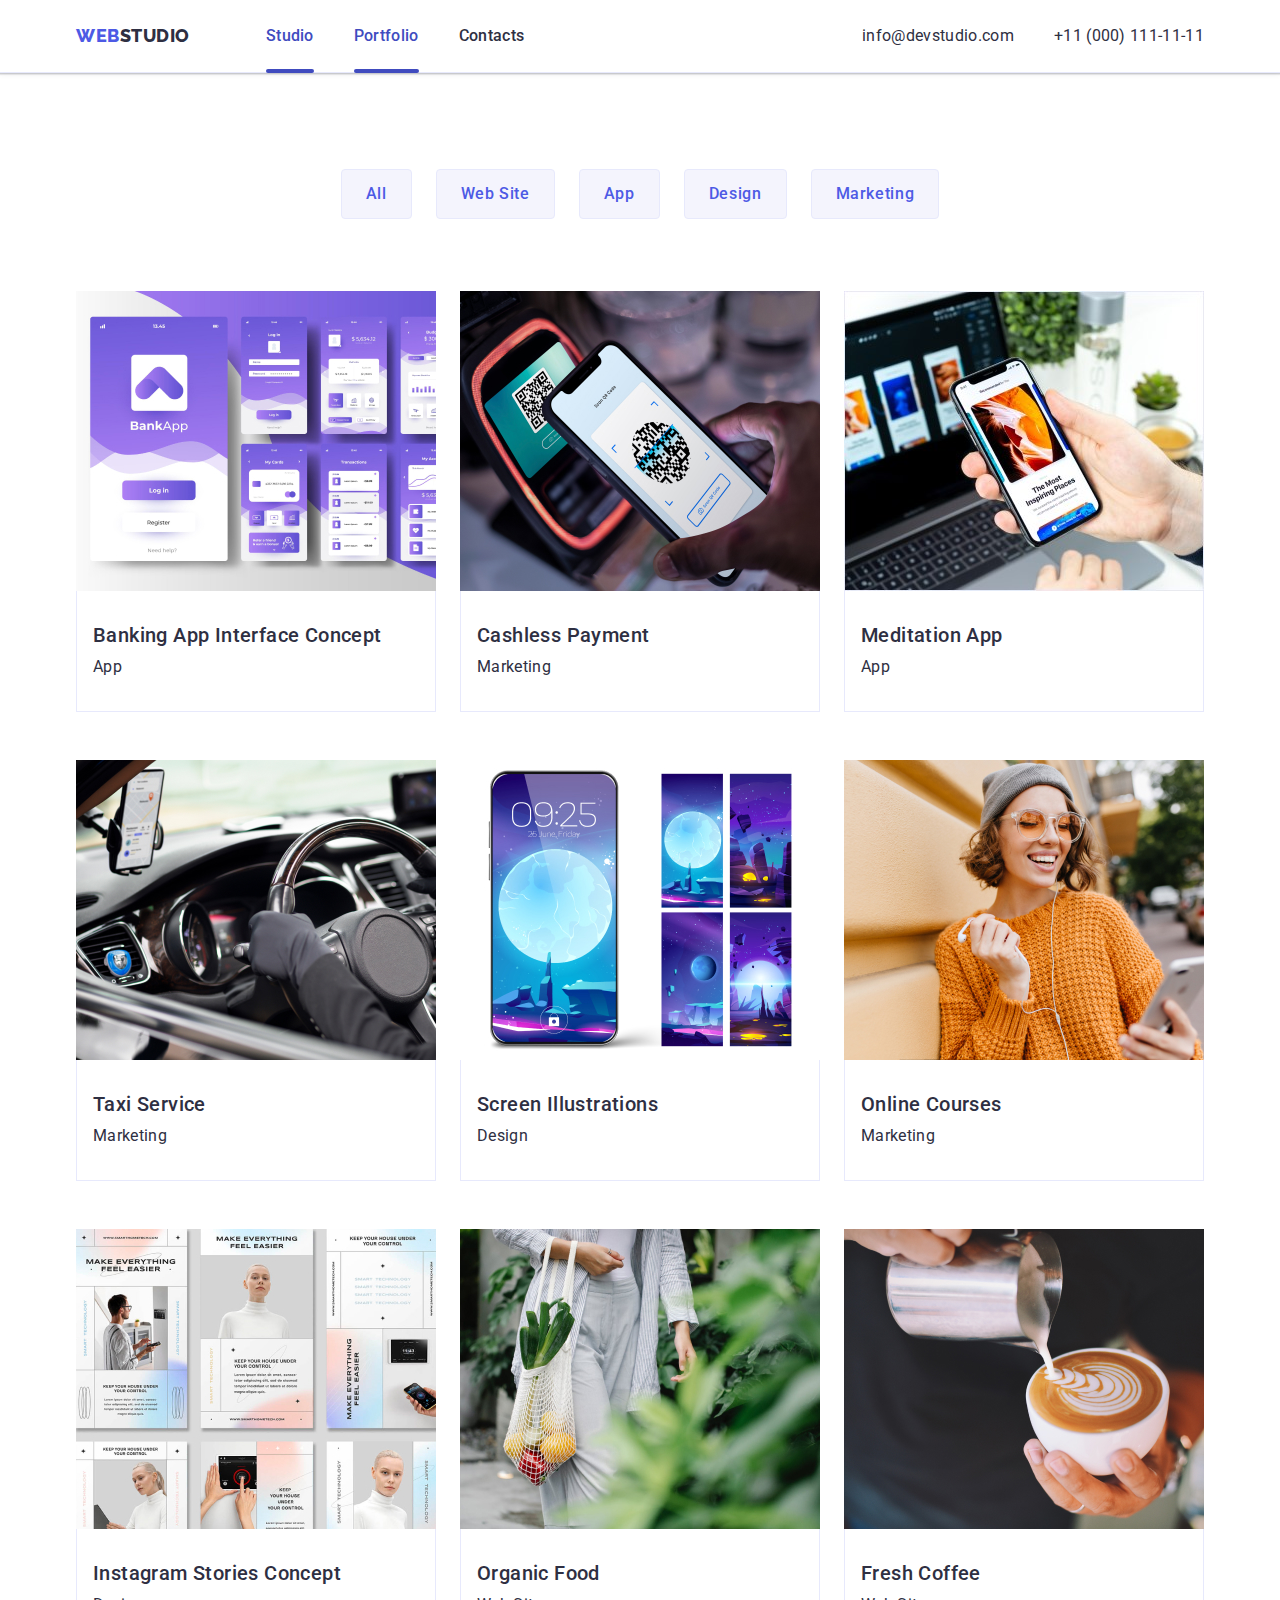
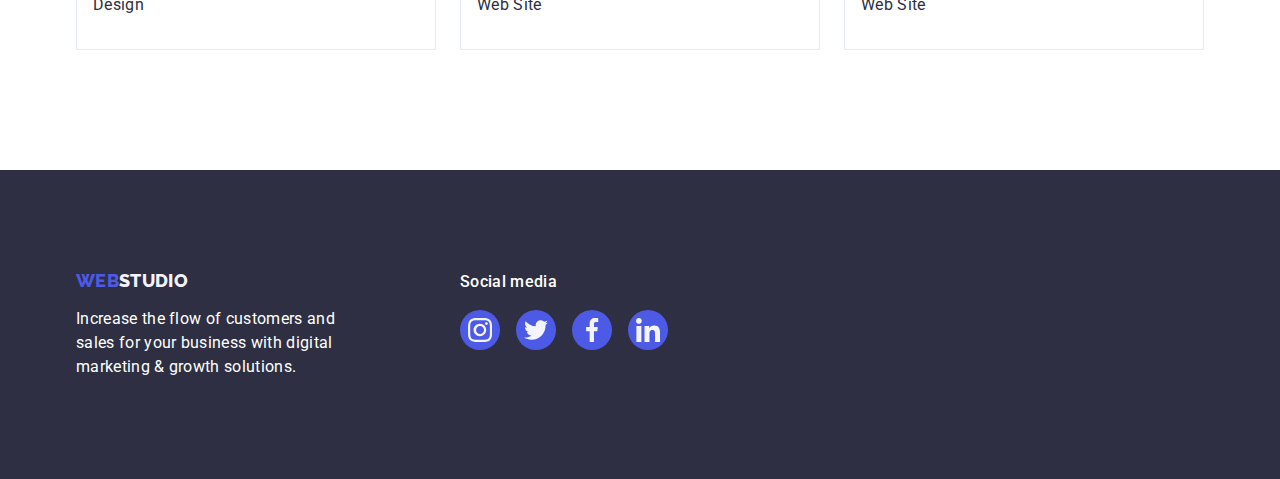
==== portfolio.html @ 40fa0b28 "up" ====
<!DOCTYPE html>
<html lang="en">
  <head>
    <meta charset="UTF-8">
    <meta http-equiv="X-UA-Compatible" content="IE=edge">
    <meta name="viewport" content="width=device-width, initial-scale=1.0">
    <title>WebStudio</title>
    <link rel="preconnect" href="https://fonts.googleapis.com">
    <link rel="preconnect" href="https://fonts.gstatic.com" crossorigin>
    <link
      href="https://fonts.googleapis.com/css2?family=Raleway:wght@800&family=Roboto:wght@400;500;700&display=swap"
      rel="stylesheet">
    <link
      rel="stylesheet"
      href="https://cdnjs.cloudflare.com/ajax/libs/modern-normalize/1.1.0/modern-normalize.min.css">
    <link rel="stylesheet" href="./css/styles.css">
  </head>

  <body>
    <!-- header section  -->

    <header class="page-header">
      <div class="container main-nav">
        <nav class="main-nav">
          <a
            href="./index.html"
            target="_self"
            rel="noopener nofollow noreferrer"
            class="logo"
            ><span class="accent">WEB</span>STUDIO</a
          >
          <ul class="site-nav list">
            <li class="item site-nav-item">
              <a href="./index.html" class="menu-link current link">Studio</a>
            </li>
            <li class="item site-nav-item">
              <a href="./portfolio.html" class="menu-link current link">Portfolio</a>
            </li>
            <li class="item site-nav-item">
              <a href="./contacts.html" class="menu-link link">Contacts</a>
            </li>
          </ul>
        </nav>

        <address class="contacts">
          <ul class="contact-info list">
            <li class="contact-item">
              <a href="mailto:info@devstudio.com" class="contact-link link"
                >info@devstudio.com</a
              >
            </li>
            <li class="contact-item">
              <a href="tel:+11(000)111-11-11" class="contact-link link"
                >+11 (000) 111-11-11</a
              >
            </li>
          </ul>
        </address>
      </div>
    </header>

    <!-- main section starts here  -->

    <main>
      <section class="section-portfolio">
        <div class="container">
          <h1 hidden class="visually-hidden">Portfolio</h1>
          <ul class="portfolio-buttons list">
            <li class="portfolio-btn">
              <button type="button" class="button primary">All</button>
            </li>
            <li class="portfolio-btn">
              <button type="button" class="button primary">Web Site</button>
            </li>
            <li class="portfolio-btn">
              <button type="button" class="button primary">App</button>
            </li>
            <li class="portfolio-btn">
              <button type="button" class="button primary">Design</button>
            </li>
            <li class="portfolio-btn">
              <button type="button" class="button primary">Marketing</button>
            </li>
          </ul>

          <ul class="card-set list">
            <li class="project-item">
              <a class="portfolio-card link" href="">
                <div class="card-overlay-wrapper">
                <img
                  class="card-img"
                  src="./images/banking-app.jpg"
                  alt="banking-app interface"
                  width="360">
                  <p class="card-overlay card-overlay-text">14 Stylish and User-Friendly App Design Concepts · Task Manager App · Calorie Tracker App · Exotic Fruit Ecommerce App · Cloud Storage App
                  </p>
                  </div>
                <div class="card-content">
                  <h2 class="card-heading">Banking App Interface Concept</h2>
                  <p class="card-text">App</p>
                </div>
              </a>
            </li>
            <li class="project-item">
              <a class="portfolio-card link" href="">
                <div class="card-overlay-wrapper">
                <img
                  class="card-img"
                  src="./images/Cashless-Payment.jpg"
                  alt="Cashless Payment"
                  width="360">
                  <p class="card-overlay card-overlay-text">14 Stylish and User-Friendly App Design Concepts · Task Manager App · Calorie Tracker App · Exotic Fruit Ecommerce App · Cloud Storage App
                  </p>
                  </div>
                <div class="card-content">
                  <h2 class="card-heading">Cashless Payment</h2>
                  <p class="card-text">Marketing</p>
                </div>
              </a>
            </li>
            <li class="project-item">
              <a class="portfolio-card link" href="">
                <div class="card-overlay-wrapper">
                <img
                  class="card-img"
                  src="./images/IphoneMac.jpg"
                  alt="Laptop with smartphone"
                  width="360">
                  <p class="card-overlay card-overlay-text">14 Stylish and User-Friendly App Design Concepts · Task Manager App · Calorie Tracker App · Exotic Fruit Ecommerce App · Cloud Storage App
                  </p>
                  </div>
                <div class="card-content">
                  <h2 class="card-heading">Meditation App</h2>
                  <p class="card-text">App</p>
                </div>
              </a>
            </li>
            <li class="project-item">
              <a class="portfolio-card link" href="">
                <div class="card-overlay-wrapper">
                <img
                  class="card-img"
                  src="./images/Taxi-Service.jpg"
                  alt="car driving weel"
                  width="360">
                  <p class="card-overlay card-overlay-text">14 Stylish and User-Friendly App Design Concepts · Task Manager App · Calorie Tracker App · Exotic Fruit Ecommerce App · Cloud Storage App
                  </p>
                </div>
                <div class="card-content">
                  <h2 class="card-heading">Taxi Service</h2>
                  <p class="card-text">Marketing</p>
                </div>
              </a>
            </li>
            <li class="project-item">
              <a class="portfolio-card link" href="">
                <div class="card-overlay-wrapper">
                <img
                  class="card-img"
                  src="./images/Screen-Illustration.jpg"
                  alt="Mobile screen"
                  width="360">
                  <p class="card-overlay card-overlay-text">14 Stylish and User-Friendly App Design Concepts · Task Manager App · Calorie Tracker App · Exotic Fruit Ecommerce App · Cloud Storage App
                  </p>
                  </div>
                <div class="card-content">
                  <h2 class="card-heading">Screen Illustrations</h2>
                  <p class="card-text">Design</p>
                </div>
              </a>
            </li>
            <li class="project-item">
              <a class="portfolio-card link" href="">
                <div class="card-overlay-wrapper">
                <img
                  class="card-img"
                  src="./images/Online-Courses.jpg"
                  alt="Girl with an Iphone"
                  width="360">
                  <p class="card-overlay card-overlay-text">14 Stylish and User-Friendly App Design Concepts · Task Manager App · Calorie Tracker App · Exotic Fruit Ecommerce App · Cloud Storage App
                  </p>
                  </div>
                <div class="card-content">
                  <h2 class="card-heading">Online Courses</h2>
                  <p class="card-text">Marketing</p>
                </div>
              </a>
            </li>
            <li class="project-item">
              <a class="portfolio-card link" href="">
                <div class="card-overlay-wrapper">
                <img
                  class="card-img"
                  src="./images/Instagram-Storis-Concept.jpg"
                  alt="Instagram screens of mobile app"
                  width="360">
                  <p class="card-overlay card-overlay-text">14 Stylish and User-Friendly App Design Concepts · Task Manager App · Calorie Tracker App · Exotic Fruit Ecommerce App · Cloud Storage App
                  </p>
                  </div>
                <div class="card-content">
                  <h2 class="card-heading">Instagram Stories Concept</h2>
                  <p class="card-text">Design</p>
                </div>
              </a>
            </li>
            <li class="project-item">
              <a class="portfolio-card link" href="">
                <div class="card-overlay-wrapper">
                <img
                  class="card-img"
                  src="./images/Organic-Food.jpg"
                  alt="girl with a bag"
                  width="360">
                  <p class="card-overlay card-overlay-text">14 Stylish and User-Friendly App Design Concepts · Task Manager App · Calorie Tracker App · Exotic Fruit Ecommerce App · Cloud Storage App
                  </p>
                  </div>
                <div class="card-content">
                  <h2 class="card-heading">Organic Food</h2>
                  <p class="card-text">Web Site</p>
                </div>
              </a>
            </li>
            <li class="project-item">
              <a class="portfolio-card link" href="">
                <div class="card-overlay-wrapper">
                <img
                  class="card-img"
                  src="./images/Fresh-Coffe.jpg"
                  alt="bartender making a cup of Coffee"
                  width="360">
                  <p class="card-overlay card-overlay-text">14 Stylish and User-Friendly App Design Concepts · Task Manager App · Calorie Tracker App · Exotic Fruit Ecommerce App · Cloud Storage App
                  </p>
                  </div>
                <div class="card-content">
                  <h2 class="card-heading">Fresh Coffee</h2>
                  <p class="card-text">Web Site</p>
                </div>
              </a>
            </li>
          </ul>
        </div>
      </section>
    </main>

    <!-- section footer is  starts here -->
    <footer class="section-footer">
      <div class="container footer-container">
        <div class="footer-container-one">
          <a
            class="logo-down"
            href="./index.html"
            target="_self"
            rel="noopener nofollow noreferrer"
            ><span class="accent">web</span
            ><span class="logo-studio">studio</span></a>
          <p class="footer-description">
            Increase the flow of customers and sales for your business with
            digital marketing & growth solutions.
          </p>
        </div>

        <div class="footer-container-two">
          <p class="footer-social-text">Social media</p>
          <ul class="socials-footer list">
            <li class="socials-item-footer">
              <a
                class="socials-link-footer"
                href="https://instagram.com"
                target="_blank"
                rel="noopener noreferrer"
                aria-label="Instagram icon"
              >
                <svg class="social-icon-footer" width="24" height="24">
                  <use href="./images/icons.svg#icon-instagram"></use>
                </svg>
              </a>
            </li>
            <li class="socials-item-footer">
              <a
                class="socials-link-footer link"
                href="https://twitter.com"
                target="_blank"
                rel="noopener noreferrer"
                aria-label="Twitter icon"
              >
                <svg class="social-icon-footer" width="24" height="24">
                  <use href="./images/icons.svg#icon-twitter"></use>
                </svg>
              </a>
            </li>
            <li class="socials-item-footer">
              <a
                class="socials-link-footer link"
                href="https://facebook.com"
                target="_blank"
                rel="noopener noreferrer"
                aria-label="Facebook icon"
              >
                <svg class="social-icon-footer" width="24" height="24">
                  <use href="./images/icons.svg#icon-facebook"></use>
                </svg>
              </a>
            </li>
            <li class="socials-item-footer">
              <a
                class="socials-link-footer"
                href="https://linkedin.com"
                target="_blank"
                rel="noopener noreferrer"
                aria-label="Linkedin icon"
              >
                <svg class="social-icon-footer" width="24" height="24">
                  <use href="./images/icons.svg#icon-linkedin"></use>
                </svg>
              </a>
            </li>
          </ul>
        </div>
      </div>
    </footer>
  </body>
</html>
---- css/styles.css ----
:root {
  --Primary-Brand-IRIS: #4d5ae5;
  --Pressed-State-OCEAN: #404bbf;
  --Dark-NAVY-BLUE: #2e2f42;
  --Success-GREEN: #31d0aa;
  --Text-SLATE: #434455;
  --Subtle-Text-Light-Slate: #8e8f99;
  --Accent-CORNFLOWER: #e7e9fc;
  --Light-CLOUD: #f4f4fd;
  --Modal-Overlay-NavyBLUEmodal: #2e2f4266;
  --Hero-background-GREY: #2e2f42b2;
  --White-background-WHITE: #ffffff;
  --modal-background-DIARY: rgba(252, 252, 252, 1);
  --Body-Backgroung: #e5e5e5;
  --card-set-gap: 48px;
  --transition: 250ms cubic-bezier(0.4, 0, 0.2, 1);
  

}

body {
  background: var(--White-background-WHITE);
  color: var(--Text-SLATE);
  font-family: Roboto, sans-serif;
  font-size: 16px;
  line-height: 1.5;
  letter-spacing: 0.02em;
}

h1,
h2,
h3,
h4,
p {
  margin: 0;
  margin-bottom: 0;
}

.list {
  list-style: none;
  padding: 0;
  margin: 0;
  display: flex;
}

.section {
  padding-top: 120px;
  padding-bottom: 120px;
}

.link {
  font-style: normal;
  text-decoration: none;
}

img {
  display: block;
  max-width: 100%;
  height: auto;
}

.visually-hidden {
  position: absolute;
  width: 1px;
  height: 1px;
  margin: -1px;
  border: 0;
  padding: 0;

  white-space: nowrap;
  clip-path: inset(100%);
  clip: rect(0 0 0 0);
  overflow: hidden;
}



/* header css */

.logo {
  color: var(--Dark-NAVY-BLUE);

  font-family: "Raleway", sans-serif;
  font-weight: 800;
  font-size: 18px;
  line-height: 1.17;

  text-decoration: none;
  text-transform: uppercase;

  margin-right: 76px;
  display: inline-block;
  letter-spacing: 0.03em;
}

.logo-down {
  color: var(--Dark-NAVY-BLUE);

  font-family: "Raleway", sans-serif;
  font-weight: 800;
  font-size: 18px;
  line-height: 1.17;

  text-decoration: none;
  text-transform: uppercase;

  margin-right: 76px;
  display: inline-block;
  margin-bottom: 16px;
}

.accent {
  color: var(--Primary-Brand-IRIS);
}

.main-nav {
  display: flex;
  align-items: center;
}

.site-nav {
  display: flex;
  /* margin-left: 76px; */
}

.site-nav .item {
  margin-right: 40px;
}

.site-nav .item:last-child {
  margin-right: 0;
}

.
.site-nav .link:hover,
.site-nav .link:focus {
  color: var(--Pressed-State-OCEAN);
}

/.site-nav .link.current {
  color: var(--Pressed-State-OCEAN);
}


.current::after {
  position: absolute;
  content: '';
  

  display: block;
  width: 100%;
  height: 4px;
  background-color: var(--Pressed-State-OCEAN);
  bottom: -1px;
  border-radius: 2px;
  left: 0;
}

.menu-link {
  position: relative;
  display: block;
  color: var(--Dark-NAVY-BLUE);
  /*transition-property: color;
  transition-duration: var(--transition);
  transition-timing-function: var(--transition);*/
          
    padding-top: 24px;
    padding-bottom: 24px;
   
    font-weight: 500;
    text-decoration: none;
  
    letter-spacing: 0.02em;
    font-size: 16px;
    line-height: 1.5;
    
        transition: color var(--transition);
   }
  
.contacts-link{
  display: block;
    padding-top: 24px;
    padding-bottom: 24px;
    font-weight: 400;
    font-size: 16px;
    line-height: 1.5;
    letter-spacing: 0.02em;
    color: #434455;
    transition: color 250ms cubic-bezier(0.4, 0, 0.2, 1);
 
}

.menu-link:hover,
.menu-link:focus {
  color: var(--Pressed-State-OCEAN);
}

.current {
  color: var(--Pressed-State-OCEAN);
}


.contact-info .link:hover,
.contact-info .link:focus {
  color: var(--Pressed-State-OCEAN);
}
.contact-link  {
  color: var(--Dark-NAVY-BLUE);
  transition: color var(--transition);
  

  font-weight: 400;
  font-size: 16px;
  line-height: 1.5;
  letter-spacing: 0.02em;
  text-decoration: none;
  font-style: normal;

  padding-top: 24px;
  padding-bottom: 24px;
  display: block;
}

.contacts {
  font-style: normal;
  margin-left: auto;
}

.contact-info:last-child {
  margin-right: 0;
}
.contact-info {
  gap: 40px;
}

.page-header {
  border-top: none;
  border-bottom: 1px solid var(--Accent-CORNFLOWER);
  box-shadow: 0px 2px 1px rgba(46, 47, 66, 0.08),
    0px 1px 1px rgba(46, 47, 66, 0.16), 0px 1px 6px rgba(46, 47, 66, 0.08);
}

.address-info {
  color: var(--Text-SLATE);

  font-weight: 400;
  font-size: 16px;
  line-height: 1.5;
  letter-spacing: 0.02em;
}

.address-item {
  display: flex;
}





/* main container settings  */
.container {
  width: 1158px;

  margin-left: auto;
  margin-right: auto;

  padding-left: 15px;
  padding-right: 15px;
}

/* style for the section hero */

.hero-title {
  color: var(--White-background-WHITE);
  font-family: Roboto, sans-serif;
  font-size: 56px;
  font-weight: 700;
  line-height: 1.07;
  letter-spacing: 0.02em;
  text-align: center;
  margin: 0 auto;

  max-width: 496px;
}

.hero {
  background-color: var(--Dark-NAVY-BLUE);

  text-align: center;

  padding-top: 188px;
  padding-bottom: 188px;
}

/* section advantages  */

.advantages {
  display: flex;
  flex-wrap: wrap;
}


.description-title {
  width: 260px;

  width: calc((100% - 72px) / 4);

  margin-right: 24px;
  margin-bottom: 24px;

  border-radius: 0px 0px 4px 4px;

  letter-spacing: 0.02em;
}

.description-title:nth-child(4n) {
  margin-right: 0;
}

.description-title:nth-last-child(-n + 4) {
  margin-bottom: 0;
}

.advantages-title {
  color: var(--Dark-NAVY-BLUE);

  font-size: 20px;
  font-weight: 500;
  line-height: 1.2;
  letter-spacing: 0.02em;

  margin-bottom: 8px;
 /* padding-top: 8px;*/
}

.icon-box {
  display: flex;
  margin-bottom: 8px;
  justify-content: center;
  align-items: center;
  height: 112px;
  background-color: var(--Light-CLOUD);
  border-radius: 4px;
}

/* section examples of work  */

.work-examples {
  display: flex;
  flex-wrap: wrap;
}

.section-examples {
  padding-bottom: 120px;
}

.flex-element {
  margin-right: 24px;
}

.flex-element:nth-child(3n) {
  margin-right: 0;
}

.flex-element:nth-last-child(-n + 3) {
  margin-bottom: 0;
}







/* css for section our team  */
.socials {
    display: flex;
    justify-content: center;
    gap: 24px;
}

.socials-link {
  display: flex;
  justify-content: center;
  align-items: center;
  height: 40px;
  width: 40px;
  background-color: var(--Primary-Brand-IRIS);
  border-radius: 50%;
  transition: background-color var(--transition);
}


.socials-link:hover,
.socials-link:focus {
   background-color: var(--Pressed-State-OCEAN);
}



.section-title {
  font-size: 36px;
  font-weight: 700;
  line-height: 1.11;
  text-align: center;
  letter-spacing: 0.02em;

  margin-bottom: 72px;

  text-transform: capitalize;
}

.team {
  background-color: var(--Light-CLOUD);
}

.team-image {
  border-radius: 0px 0px 4px 4px;
}

.team-list:nth-child(4n) {
  margin-right: 0;
}

.team-title {
  text-align: center;
  padding: 32px 0;
  background-color: var(--White-background-WHITE);

  border: 1px solid var(--Accent-CORNFLOWER);
  box-shadow: 0px 1px 6px rgba(46, 47, 66, 0.08),
    0px 1px 1px rgba(46, 47, 66, 0.16), 0px 2px 1px rgba(46, 47, 66, 0.08);
  border-radius: 0px 0px 4px 4px;
  border-top: none;
}

.feature-title {
  color: var(--Dark-NAVY-BLUE);
  letter-spacing: 0.02em;
  font-size: 20px;
  font-weight: 500;
  line-height: 1.2;

  margin-bottom: 8px;
}
.team-title > p {
  background-color: var(--White-background-WHITE);
}

.our-team {
  display: flex;
  flex-wrap: wrap;
  gap: 24px;
  border-radius: 0px 0px 4px 4px;
}

.team-list {
  letter-spacing: 0.02em;
  border-radius: 0px 0px 4px 4px;
  box-shadow: 0px 1px 6px rgba(46, 47, 66, 0.08),
    0px 1px 1px rgba(46, 47, 66, 0.16), 0px 2px 1px rgba(46, 47, 66, 0.08);
}

.team-description {
  margin-bottom: 8px;

  font-size: 16px;
  font-style: normal;
  font-weight: 400;
  line-height: 1.5;
  letter-spacing: 0.02em;

  color: var(--Text-SLATE);
}

.section-portfolio {
  padding: 96px 0 120px;
}

.hero-btn {
  color: var(--White-background-WHITE);
  background-color: var(--Primary-Brand-IRIS);
  transition: background-color var(--transition);

  display: block;

  border-radius: 4px;
  border: 1px solid transparent;
  border: none;
  width: 169px;
  height: 56px;
  min-width: 169px;

  padding: 16px 32px;
  margin: auto;
  margin-top: 48px;

  text-align: center;
  font-weight: 500;
  text-decoration: none;
  cursor: pointer;
}

.hero-btn:hover,
.hero-btn:focus {
  color: var(--White-background-WHITE);
  background-color: var(--Pressed-State-OCEAN);
  border: 1px solid transparent;
}

/*.button {
  color: var(--White-background-WHITE);
  background-color: var(--Primary-Brand-IRIS);

  font-family: Roboto, sans-serif;
  font-weight: 500;
  font-size: 16px;
  line-height: 1.5;
  letter-spacing: 0.04em;

  display: inline-block;
  border-radius: 4px;
  text-align: center;
  padding: 16px 32px;

  text-decoration: none;
  cursor: pointer;
}*/

.primary {
  color: var(--White-background-WHITE);
  background-color: var(--Primary-Brand-IRIS);

  font-family: Roboto, sans-serif;
  font-weight: 500;
  font-size: 16px;
  line-height: 1.5;
  letter-spacing: 0.04em;

  display: inline-block;
  border-radius: 4px;
  text-align: center;
  padding: 12px 24px;

  text-decoration: none;
  cursor: pointer;

  color: var(--Primary-Brand-IRIS);
  background-color: var(--Light-CLOUD);
  border-color: var(--Accent-CORNFLOWER);
  border: 1px solid var(--Accent-CORNFLOWER);
  
  transition: color var(--transition), background-color var(--transition), border-color var(--transition), box-shadow var(--transition);
}

.button.secondary {
  color: var(--White-background-WHITE);
  border: 1px solid transparent;
}

.button:hover,
.button:focus {
  color: var(--White-background-WHITE);
  background-color: var(--Pressed-State-OCEAN);
  box-shadow: 0px 3px 1px rgba(0, 0, 0, 0.1), 0px 2px 1px rgba(0, 0, 0, 0.08),
    0px 2px 2px rgba(0, 0, 0, 0.12);
  border-color: var(--Pressed-State-OCEAN);
}

/* Portfolio CSS  */

.card-set {
  display: flex;
  flex-wrap: wrap;
}

.portfolio-card {
  display: block;
  height: auto;
  transition: box-shadow var(--transition);
  
}

.portfolio-card:hover,
.portfolio-card:focus {
  box-shadow: 0px 1px 6px rgba(46, 47, 66, 0.08), 0px 1px 1px rgba(46, 47, 66, 0.16), 0px 2px 1px rgba(46, 47, 66, 0.08);
}

.project-item {
 margin-right: 24px;
  margin-bottom: 48px;
  flex-basis: calc((100% - 48px) / 3);}
 /*  box-shadow: 0px 1px 6px rgba(46, 47, 66, 0.08), 0px 1px 1px rgba(46, 47, 66, 0.16), 0px 2px 1px rgba(46, 47, 66, 0.08);
}*/

.project-item:nth-child(3n + 3) {
  margin-right: 0;
}

.project-item:nth-last-child(-n + 3) {
  margin-bottom: 0;
}

.project-item-text {
  padding: 32px 16px;
  border-bottom: 1px solid #e7e9fc;
  border-left: 1px solid #e7e9fc;
  border-right: 1px solid #e7e9fc;
}

.project-item .title-name {
  margin-bottom: 8px;
}

.card-img {
  display: block;
}

.card-heading {
  color: var(--Dark-NAVY-BLUE);
  margin-bottom: 8px;

  font-size: 20px;
  line-height: 1.2;

  font-weight: 500;
  font-size: 20px;
  line-height: 1.2;
  letter-spacing: 0.02em;
}

.card-text {
  margin-top: 8px;
 /* margin-right: 16px;*/

  font-weight: 400;
  font-size: 16px;
  line-height: 1.5;
  letter-spacing: 0.02em;
  color: var(--Dark-NAVY-BLUE);
}

.card-content {
  padding: 32px 16px;
  border: 1px solid var(--Accent-CORNFLOWER);
  border-top: none;
  
}



.card-overlay {
  position: absolute;
  left: 0;
  top: 0;
  background-color: var(--Primary-Brand-IRIS);
  padding: 40px 32px;
  padding-bottom: auto;
  height: 100%;
  width: 100%;
  transform: translate(0, 100%);
  transition: transform 250ms linear;
}

.card-overlay-wrapper {
  position: relative;
  overflow: hidden;

}

.card-overlay-text {
  color: var(--Light-CLOUD);
  transition: transform 250ms cubic-bezier(0.4, 0, 0.2, 1);
}

.portfolio-card:hover .card-overlay,
.portfolio-card:focus .card-overlay{
transform: translate(0, 0);
}



/* portfolio buttons  */

.portfolio-buttons {
  display: flex;
  justify-content: center;
  margin-bottom: 72px;
  gap: 24px;
  transition: color 250ms cubic-bezier(0.4, 0, 0.2, 1), background-color 250ms cubic-bezier(0.4, 0, 0.2, 1), border-color 250ms cubic-bezier(0.4, 0, 0.2, 1), box-shadow 250ms cubic-bezier(0.4, 0, 0.2, 1);
}

.portfolio-btn {
  gap: 24px;
}

.portfolio-buttons:last-child(-n + 1) {
  margin-right: 0;
}

.button:hover,
.button:focus {
  border: 1px solid transparent;
}

.primary:hover,
.primary:focus {
  border: 1px solid transparent;
}

/* section footer */

.logo-studio {
  color: var(--Light-CLOUD);
}

.footer-description {
  color: var(--White-background-WHITE);
  max-width: 264px;
}

.section-footer {
  background: var(--Dark-NAVY-BLUE);
  padding: 100px 0;
}

.section-footer .logo {
  display: inline-block;
  margin-bottom: 16px;
}

.footer-container {
  display: flex;
  align-items: baseline;
}

.footer-container-one {
  margin-right: 120px;
}


.footer-social-text {
  margin-bottom: 16px;
  font-weight: 500;
  font-size: 16px;
  line-height: 1.5;
  letter-spacing: 0.02em;
  color: #ffffff;
}

/* decorative elements  */

.overlay {
  max-width: 1440px;
  height: 600px;
  margin-left: auto;
  margin-right: auto;

  background-image: linear-gradient(
      rgba(46, 47, 66, 0.7),
      rgba(46, 47, 66, 0.7)
    ),
    url(../images/people-office.jpg);

  background-repeat: no-repeat;
  background-position: center;
  background-size: cover;
}


.socials {
  display: flex;
  justify-content: center;
  gap: 24px;
  margin-top: 8px;
}

.social-icon {
  fill: var(--Light-CLOUD);
}



/* section customers  */


.section-customers {
  color: var(--Dark-NAVY-BLUE);
  font-size: 36px;
  font-weight: 700;
  line-height: 1.1;
  text-align: center;
  letter-spacing: 0.02em;

  margin-bottom: 72px;

  text-transform: capitalize;
}

.customers-list {
    display: flex;
    justify-content: center;
    gap: 24px;

    line-height: 1.15;
    gap: 24px;

}

.customer-icon {
  width: calc((100% - 120px) / 6);
  height: 88px;
}

.icon-customer {
  fill: currentColor;
}


.customer-link {
  display: flex;
  width: 100%;
  height: 100%;
  justify-content: center;
  align-items: center;
  border: 1px solid var(--Subtle-Text-Light-Slate);
  border-radius: 4px;
  color: var(--Subtle-Text-Light-Slate);
      transition: border-color var(--transition), color var(--transition);
}

.customer-link:hover,
.customer-link:focus {
 border-color: var(--Pressed-State-OCEAN);
 color: var(--Pressed-State-OCEAN);
}

.customer-link:active {
  border-color: var(--Pressed-State-OCEAN);
  fill: var(--Pressed-State-OCEAN);
}



/* footer css  */

.socials-link-footer {
  width: 40px;
  height: 40px;
  display: flex;
  justify-content: center;
  align-items: center;
  background-color: var(--Primary-Brand-IRIS);
  border-radius: 50%;
  transition: background-color var(--transition);
  
}


.socials-link-footer:hover,
.socials-link-footer:focus {
 background-color: var(--Success-GREEN);
}


.social-icon-footer {
    fill: var(--Light-CLOUD);
   
}

.social-icon-footer:hover,
.social-icon-footer:focus {
  fill: var(--Success-GREEN);
}

.socials-footer {
  
  justify-content: center;
  gap: 16px;
  margin-top: 8px; 
}


/* modal window */

.backdrop {
  position: fixed;
  top: 0;
  left: 0;
  width: 100%;
  height: 100%;
 background-color: rgba(46, 47, 66, 0.4);
 transition: opacity var(--transition), visibility var(--transition);
}

.backdrop.is-hidden {
  opacity: 0;
  visibility: hidden;
  pointer-events: none;
}

.modal {
  position: absolute;
  top: 50%;
  left: 50%;
  transform: translate(-50%, -50%);
  background: var(--modal-background-DIARY);
  border-radius: 4px;
   width: 408px;
  min-height: 576px;
  transition: transform 250ms cubic-bezier(0.4, 0, 0.2, 1);
   box-shadow: 0px 1px 1px rgba(0, 0, 0, 0.14), 0px 1px 3px rgba(0, 0, 0, 0.12), 0px 2px 1px rgba(0, 0, 0, 0.2);
}

.modal-close-btn {
  position: absolute;
  top: 24px;
  right: 24px;
  display:flex;
  justify-content: center;
  align-items: center;
  width: 24px;
  height: 24px;
  border-radius: 50%;
  background-color: var(--Accent-CORNFLOWER);
  border: 1px solid rgba(0, 0, 0, 0.1);
  padding: 0;
   cursor: pointer;
  transition: background-color var(--transition), border var(--transition);
}

.modal-close-btn:hover,
.modal-close-btn:focus {
  border-color: var(--Pressed-State-OCEAN);
  background: var(--Pressed-State-OCEAN);
  border: none;
}

.modal-close-btn-icon {
 transition: fill var(--transition);
}

.modal-close-btn:hover .modal-close-btn-icon, 
.modal-close-btn:focus .modal-close-btn-icon
 {
  fill: var(--White-background-WHITE);
 }
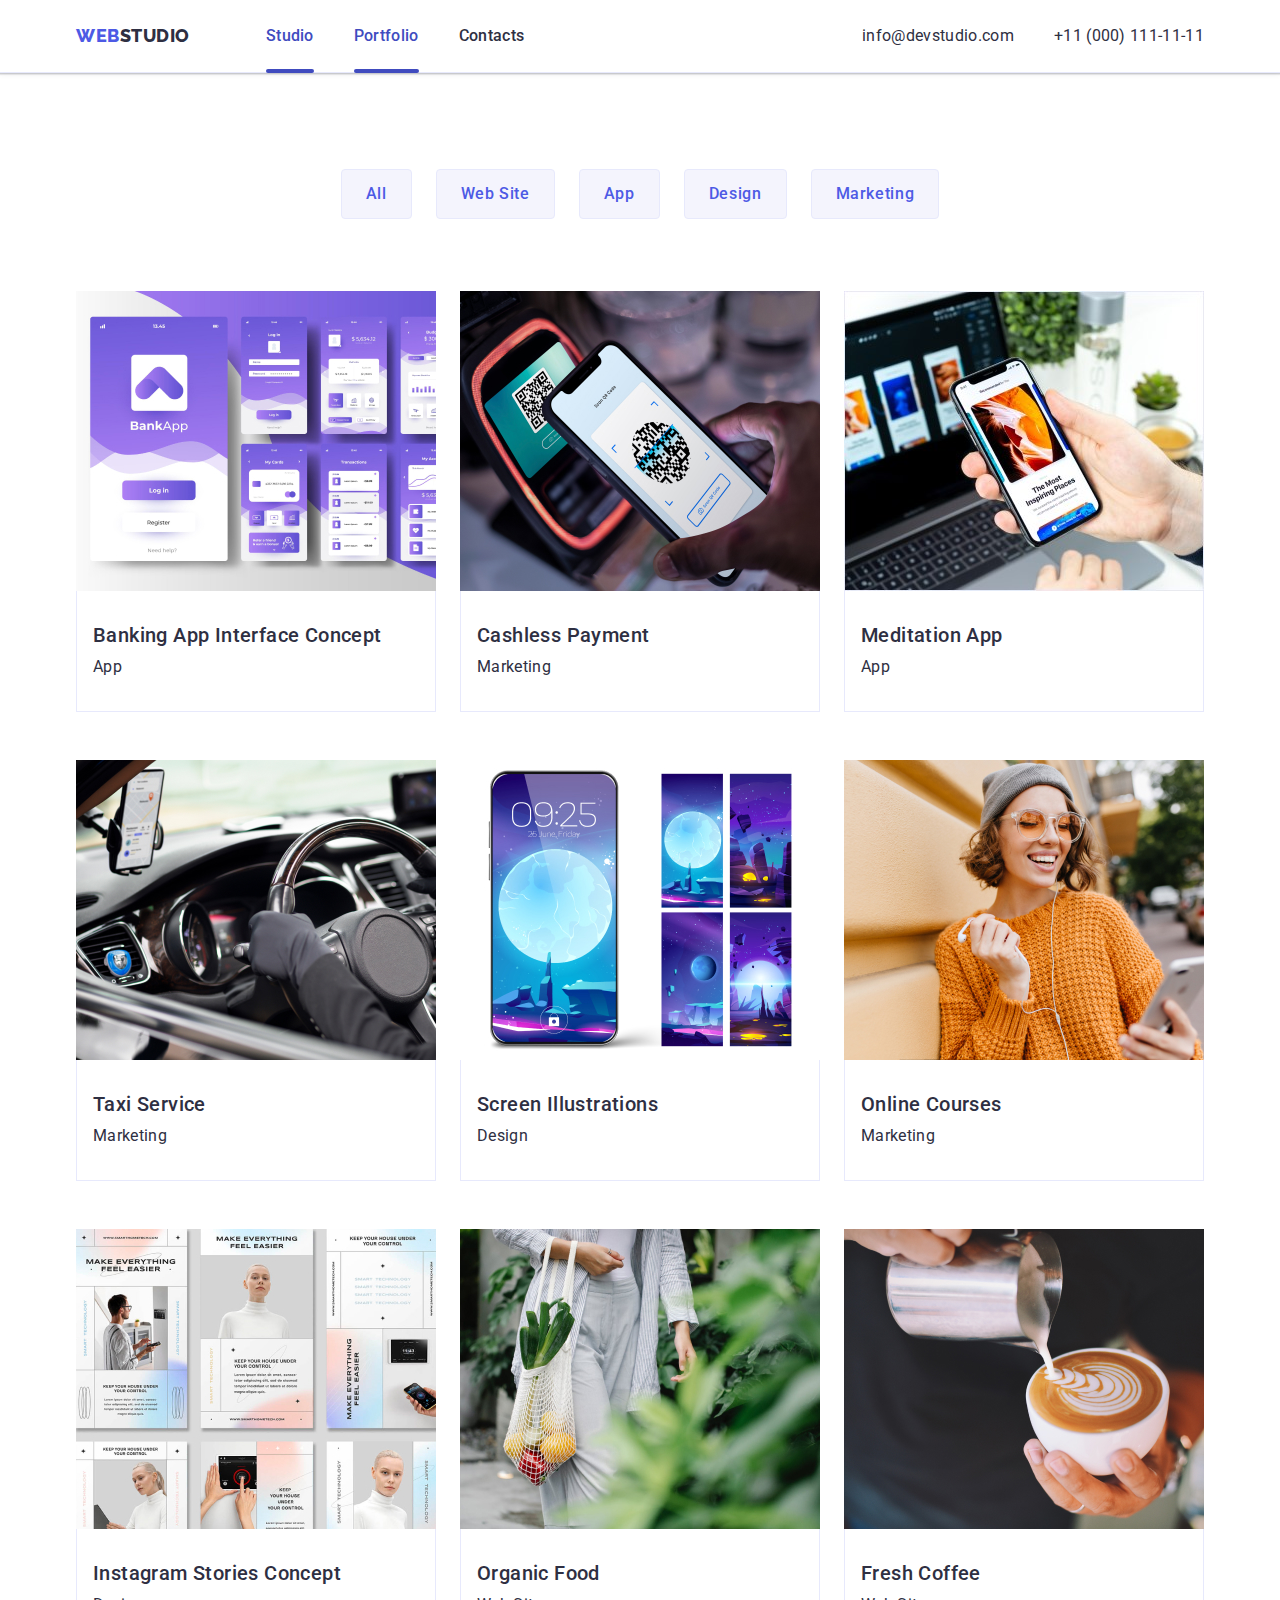
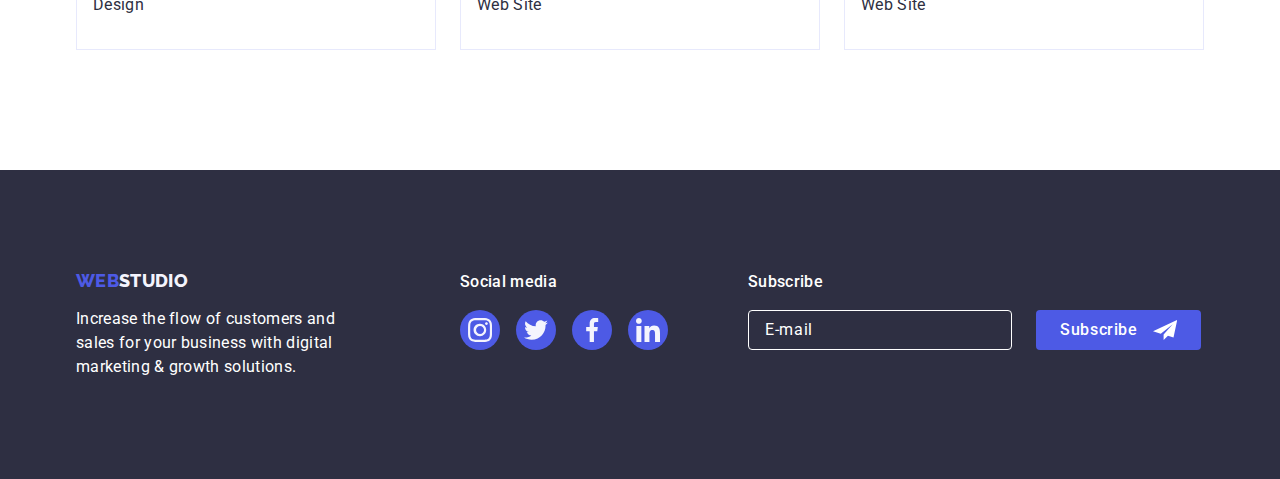
==== commit 9fdeb9a9: "up" ====
--- a/portfolio.html
+++ b/portfolio.html
@@ -316,6 +316,26 @@
             </li>
           </ul>
         </div>
+
+
+
+
+        <div class="footer-container-three">
+          <p class="footer-form-subscribe">Subscribe</p>
+          <form class="footer-form">
+            <label class="footer-label">
+              <input class="footer-field" type="email" name="email" placeholder="E-mail" required="">
+            </label>
+            <button class="footer-form-btn" type="submit">
+              Subscribe
+              <svg class="footer-form-icon" width="24" height="24">
+                <use href="./images/icons.svg#icon-send"></use>
+              </svg>
+            </button>
+          </form>
+        </div>
+      </div>
+    
       </div>
     </footer>
   </body>
--- a/css/styles.css
+++ b/css/styles.css
@@ -131,13 +131,30 @@
   margin-right: 0;
 }
 
-.
+site-nav .link {
+  
+  display: block;
+  
+  padding-top: 24px;
+  padding-bottom: 24px;
+
+  
+  font-weight: 500;
+  text-decoration: none;
+
+  letter-spacing: 0.02em;
+  font-size: 16px;
+  line-height: 1.5;
+
+  color: var(--Dark-NAVY-BLUE);
+  transition: color var(--transition);
+ }
 .site-nav .link:hover,
 .site-nav .link:focus {
   color: var(--Pressed-State-OCEAN);
 }
 
-/.site-nav .link.current {
+.site-nav .link.current {
   color: var(--Pressed-State-OCEAN);
 }
 
@@ -737,7 +754,63 @@
 .footer-container-one {
   margin-right: 120px;
 }
-
+.footer-container-three {
+  margin-left: 80px;
+}
+
+.footer-form-subscribe {
+  
+  margin-bottom: 16px;
+    font-weight: 500;
+    font-size: 16px;
+    line-height: 1.5;
+    letter-spacing: 0.02em;
+    color: var(--White-background-WHITE);
+}
+
+
+.footer-form {
+    display: flex;
+    align-items: center;
+}
+
+.footer-label {
+    display: flex;
+    align-items: center;
+    margin-right: 24px;
+}
+
+.footer-field {
+    width: 264px;
+    height: 40px;
+    padding: 15px 16px;
+    font-size: 16px;
+    background-color: transparent;
+    border: 1px solid var(--White-background-WHITE);
+    /* filter: drop-shadow(0px 4px 4px rgba(0, 0, 0, 0.15)); */
+    border-radius: 4px;
+    color: var(--White-background-WHITE);
+    transition: border-color var(--transition);
+}
+
+.footer-form-btn {
+    position: relative;
+    width: 165px;
+    height: 40px;
+    padding: 8px 24px;
+    z-index: 1;
+    font-weight: 500;
+    font-size: 16px;
+    line-height: 1.5;
+    letter-spacing: 0.04em;
+    text-align: left;
+    color: #FFFFFF;
+    background-color: var(--Primary-Brand-IRIS);
+    border-radius: 4px;
+    border: none;
+    cursor: pointer;
+    transition: background-color var(--transition);
+}
 
 .footer-social-text {
   margin-bottom: 16px;
@@ -748,6 +821,31 @@
   color: #ffffff;
 }
 
+.footer-field::placeholder {
+  color: white;
+  letter-spacing: 0.04em;
+ }
+ 
+ .footer-form-icon {
+     position: absolute;
+     top: 50%;
+     right: 24px;
+     transform: translateY(-50%);
+     fill: var(--White-background-WHITE);
+ }
+ 
+ 
+ .modal-header {
+   display: block;
+   margin-bottom: 16px;
+   color: var(--Dark-NAVY-BLUE);
+   text-align: center;
+   font-weight: 500;
+   font-size: 16px;
+   line-height: 1.5;
+   letter-spacing: 0.02em;
+ 
+ }
 /* decorative elements  */
 
 .overlay {
@@ -907,6 +1005,8 @@
   background: var(--modal-background-DIARY);
   border-radius: 4px;
    width: 408px;
+   padding: 24px;
+   padding-top: 72px;
   min-height: 576px;
   transition: transform 250ms cubic-bezier(0.4, 0, 0.2, 1);
    box-shadow: 0px 1px 1px rgba(0, 0, 0, 0.14), 0px 1px 3px rgba(0, 0, 0, 0.12), 0px 2px 1px rgba(0, 0, 0, 0.2);
@@ -944,4 +1044,163 @@
 .modal-close-btn:focus .modal-close-btn-icon
  {
   fill: var(--White-background-WHITE);
- }+ }
+  
+ .modal-form {
+  display: flex;
+  flex-direction: column;
+ }
+
+ .modal-form-input-desc {
+  font-size: 12px;
+  font-weight: 400;
+  line-height: 1.2;
+  letter-spacing: 0.01em;
+  color: var(--Subtle-Text-Light-Slate);
+  display: block;
+  margin-bottom: 4px;
+ }
+
+.modal-form-input-wrapper {
+  display: block;
+  position: relative;
+}
+
+ .modal-form-field {
+  margin-bottom: 8px;
+ }
+
+  .modal-form-field-comment {
+    margin-bottom: 16px;
+  }
+
+
+ .modal-form-input {
+  width: 100%;
+  height: 40px;
+  border: 1px solid var(--Modal-Overlay-NavyBLUEmodal);
+  border-radius: 4px;
+  padding-left: 38px;
+  transition: border-color var(--transition);
+ }
+
+
+.modal-form-input:focus {
+  outline: none;
+  border-color: var(--Primary-Brand-IRIS);
+}
+
+
+.modal-form-input:focus + .modal-form-input-icon {
+  fill: var(--Primary-Brand-IRIS);
+}
+
+
+ .modal-form-comment {
+  display: block;
+  outline: none;
+  resize: none;
+  width: 100%;
+  height: 120px;
+   border: 1px solid var(--Modal-Overlay-NavyBLUEmodal);
+  
+  padding: 10px 16px; 
+  border-radius: 4px;
+  transition: border-color var(--transition);
+ }
+
+  .modal-form-comment::placeholder {
+    color: var(--Modal-Overlay-NavyBLUEmodal);
+    font-weight: 400;
+    font-size: 12px;
+    line-height: 1.16;
+    letter-spacing: 0.04em;
+    
+  }
+
+.modal-form-comment:focus {
+  outline: none;
+  border-color: var(--Primary-Brand-IRIS);
+}
+
+.modal-form-check-desc {
+  display: flex;
+  align-items: center;
+  
+  font-size: 12px;
+  margin-bottom: 24px;
+  letter-spacing: 0.04em;
+  color: var(--Subtle-Text-Light-Slate);
+}
+
+ .modal-form-input-icon {
+  position: absolute;
+    display: block;
+    top: 50%;
+    left: 16px;
+    transform: translate(0, -50%);
+    transition: background-color var(--transition);
+    transition: fill var(--transition); 
+
+ }
+
+
+ .modal-form-check-desc::before {
+  display: block;
+  content: '';
+  background-image: url(../images/checkbox-default.svg);
+  width: 16px;
+  height: 16px;
+  cursor: pointer;
+  margin-right: 8px;
+ }
+
+ .modal-form-check:checked + .modal-form-check-desc::before {
+  background-image: url(../images/checkbox-click.svg);
+ }
+
+  .modal-form-check:focus + .modal-form-check-desc::before {
+  outline: 1px solid var(--Primary-Brand-IRIS);
+ }
+
+ .modal-form-submit {
+  color: var(--White-background-WHITE);
+  background-color: var(--Primary-Brand-IRIS);
+  transition: background-color var(--transition);
+  transition: box-shadow var(--transition);
+
+
+  display: block;
+
+  border-radius: 4px;
+  border: 1px solid transparent;
+  border: none;
+  width: 169px;
+  height: 56px;
+
+  padding: 16px 32px;
+  margin: auto;
+
+  text-align: center;
+  font-weight: 500;
+  text-decoration: none;
+  cursor: pointer;
+}
+
+
+.modal-form-submit:focus {
+  outline: 1px solid var(--Primary-Brand-IRIS);
+  color: var(--White-background-WHITE);
+  background-color: var(--Pressed-State-OCEAN);
+  border: 1px solid transparent;
+  box-shadow: 0px 4px 4px rgba(0, 0, 0, 0.15);
+}
+
+.modal-agreement-link {
+  text-underline-position: under;
+  color: var(--Primary-Brand-IRIS);
+}
+
+.modal-agreement-link:focus {
+   outline: 1px solid var(--Primary-Brand-IRIS);
+}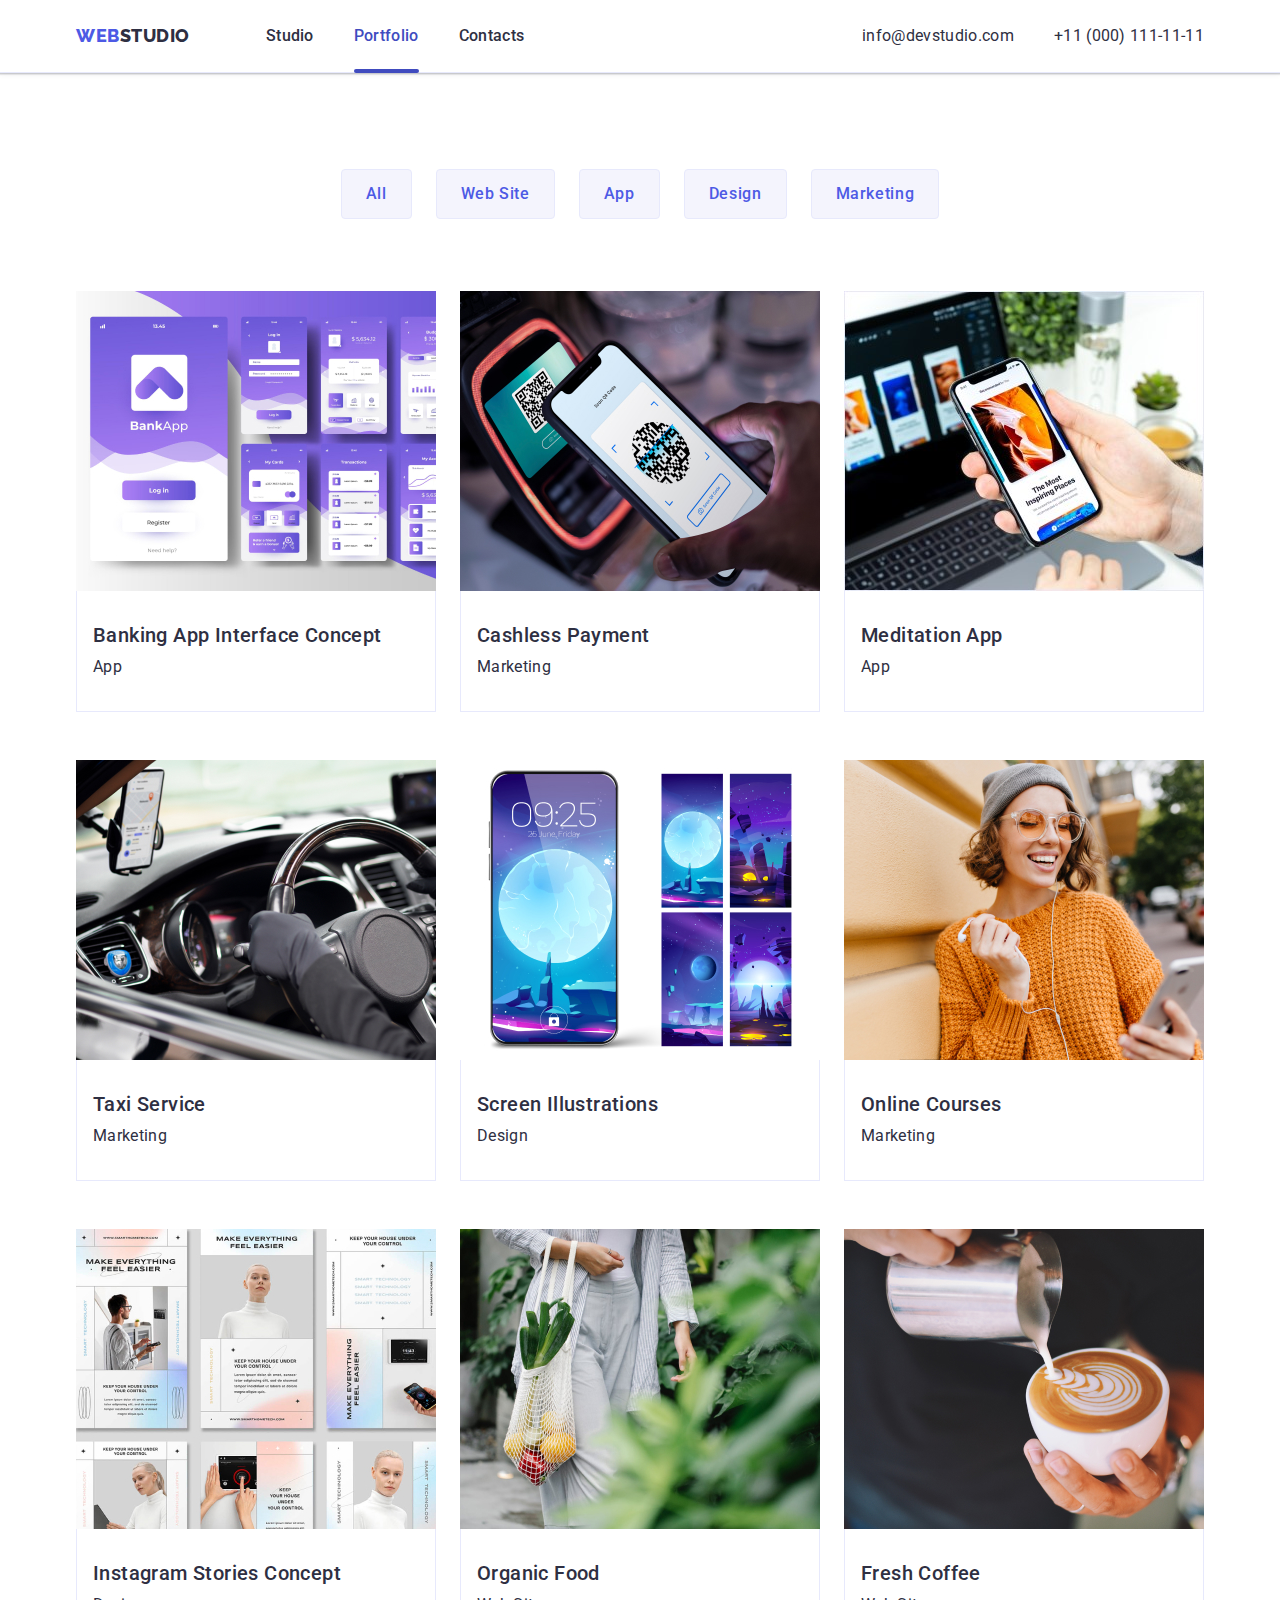
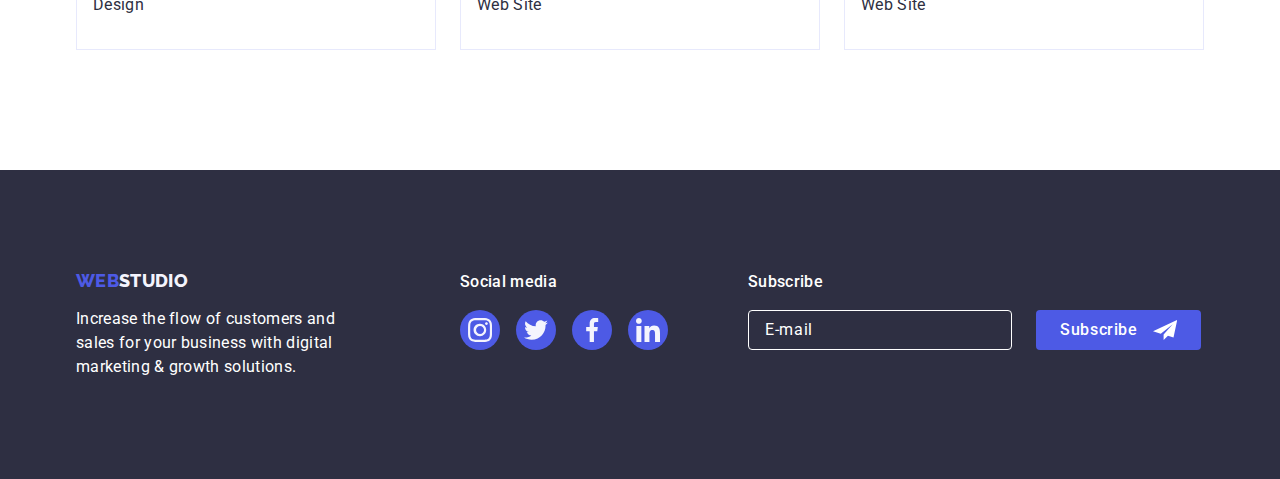
==== commit 6680e348: "up" ====
--- a/portfolio.html
+++ b/portfolio.html
@@ -31,7 +31,7 @@
           >
           <ul class="site-nav list">
             <li class="item site-nav-item">
-              <a href="./index.html" class="menu-link current link">Studio</a>
+              <a href="./index.html" class="menu-link  link">Studio</a>
             </li>
             <li class="item site-nav-item">
               <a href="./portfolio.html" class="menu-link current link">Portfolio</a>
--- a/css/styles.css
+++ b/css/styles.css
@@ -37,6 +37,7 @@
 }
 
 .list {
+  flex-wrap: wrap;
   list-style: none;
   padding: 0;
   margin: 0;
@@ -177,9 +178,7 @@
   position: relative;
   display: block;
   color: var(--Dark-NAVY-BLUE);
-  /*transition-property: color;
-  transition-duration: var(--transition);
-  transition-timing-function: var(--transition);*/
+  
           
     padding-top: 24px;
     padding-bottom: 24px;
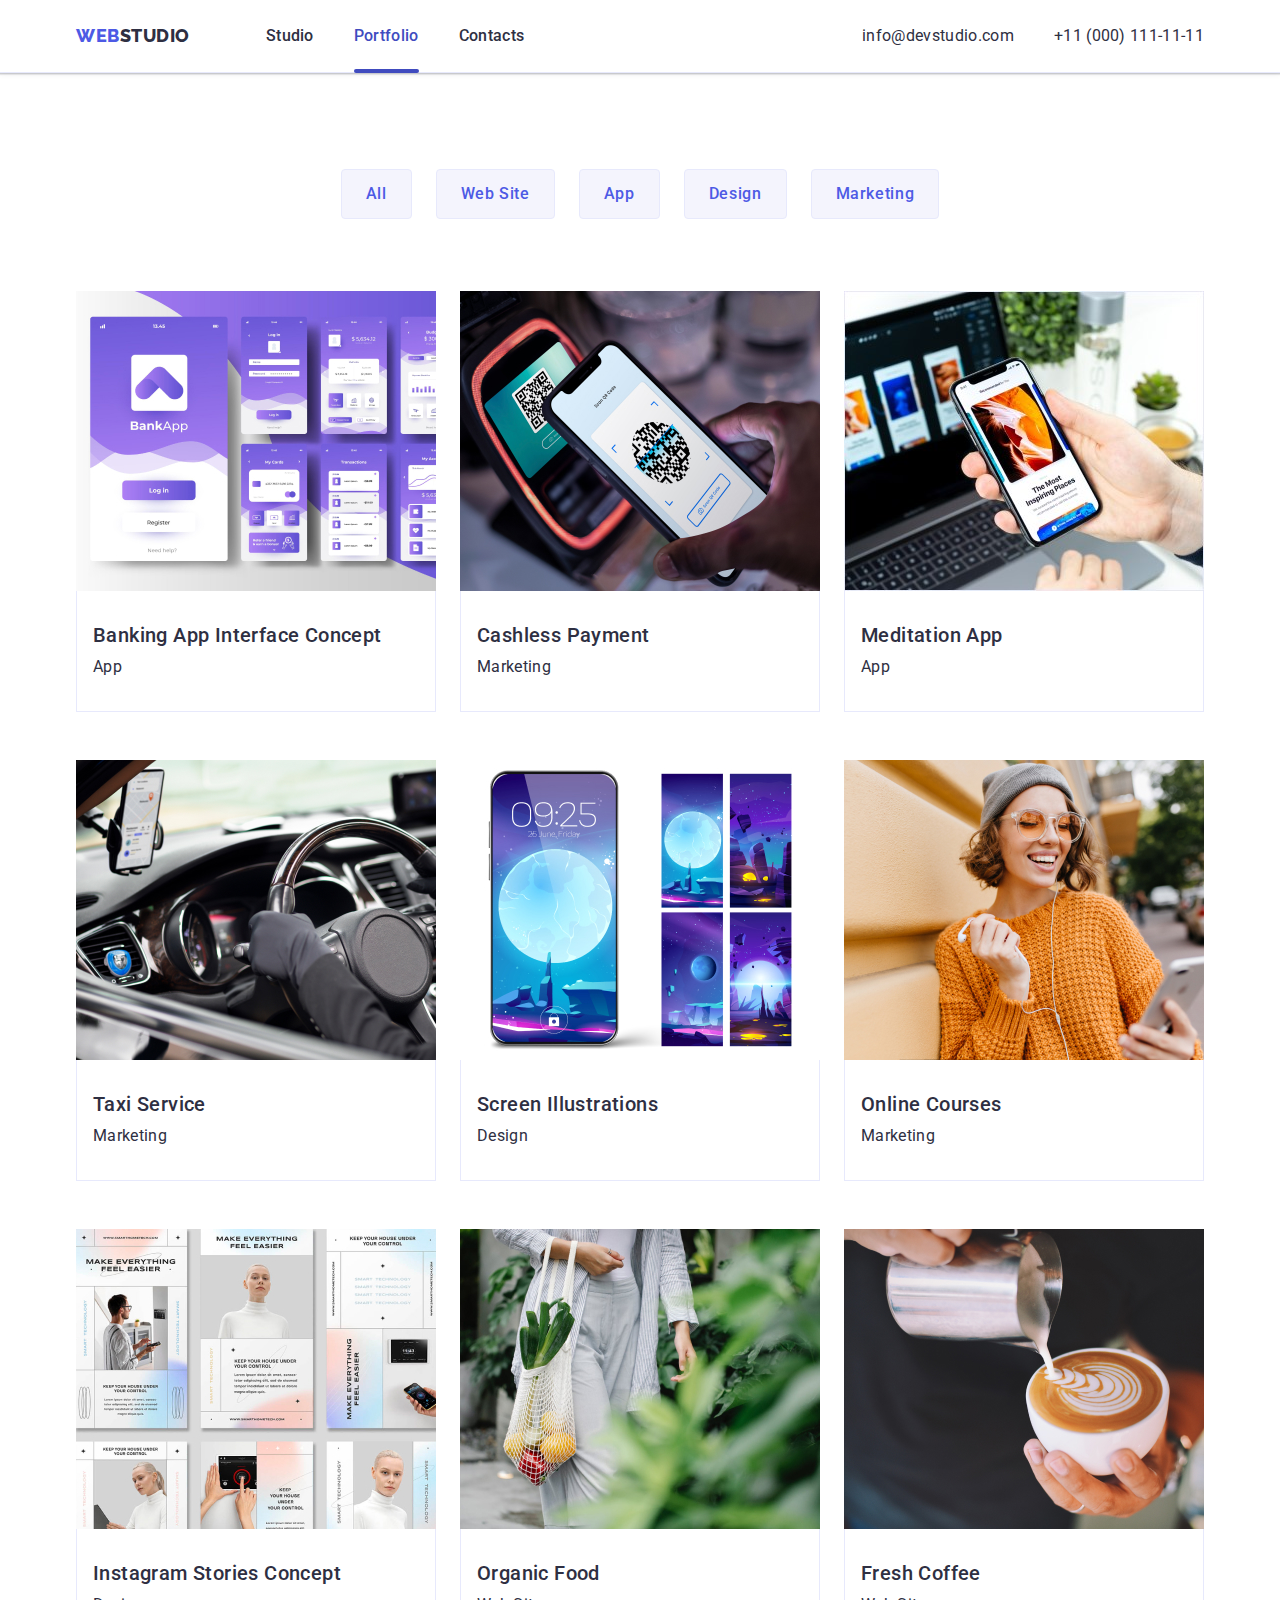
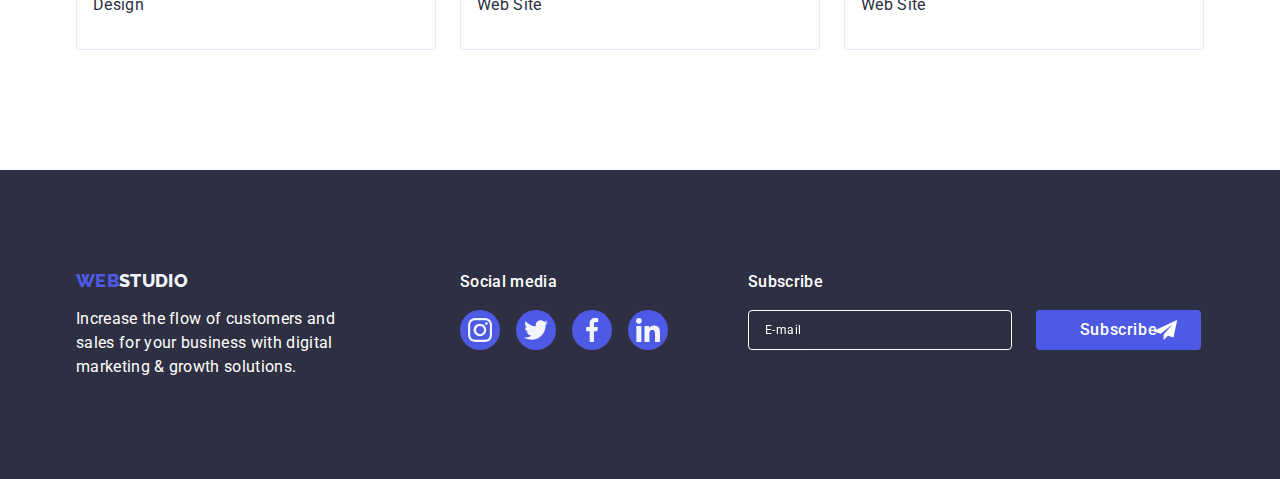
==== commit 36d332e8: "up" ====
--- a/portfolio.html
+++ b/portfolio.html
@@ -336,7 +336,7 @@
         </div>
       </div>
     
-      </div>
+      
     </footer>
   </body>
 </html>
--- a/css/styles.css
+++ b/css/styles.css
@@ -783,10 +783,12 @@
     width: 264px;
     height: 40px;
     padding: 15px 16px;
-    font-size: 16px;
+    font-size: 12px;
+    line-height: 1.5;
+    letter-spacing: 0.04em;
     background-color: transparent;
     border: 1px solid var(--White-background-WHITE);
-    /* filter: drop-shadow(0px 4px 4px rgba(0, 0, 0, 0.15)); */
+     filter: drop-shadow(0px 4px 4px rgba(0, 0, 0, 0.15)); 
     border-radius: 4px;
     color: var(--White-background-WHITE);
     transition: border-color var(--transition);
@@ -803,6 +805,10 @@
     line-height: 1.5;
     letter-spacing: 0.04em;
     text-align: left;
+    min-width: 165px;
+    display: flex;
+    justify-content: center; 
+    align-items: center; 
     color: #FFFFFF;
     background-color: var(--Primary-Brand-IRIS);
     border-radius: 4px;
@@ -829,6 +835,7 @@
      position: absolute;
      top: 50%;
      right: 24px;
+     margin-left: 16px;
      transform: translateY(-50%);
      fill: var(--White-background-WHITE);
  }
@@ -1077,6 +1084,9 @@
  .modal-form-input {
   width: 100%;
   height: 40px;
+  
+  
+  
   border: 1px solid var(--Modal-Overlay-NavyBLUEmodal);
   border-radius: 4px;
   padding-left: 38px;
@@ -1102,10 +1112,15 @@
   width: 100%;
   height: 120px;
    border: 1px solid var(--Modal-Overlay-NavyBLUEmodal);
-  
+   /*font-size: 12px;
+   line-height: 1.5;
+   letter-spacing: 0.04em;8*/
+   cursor: pointer;
   padding: 10px 16px; 
   border-radius: 4px;
-  transition: border-color var(--transition);
+  filter: drop-shadow(0px 4px 4px rgba(0, 0, 0, 0.15)); 
+  transition: background-color 250ms cubic-bezier(0.4, 0, 0.2, 1);
+  /*transition: border-color var(--transition);*/
  }
 
   .modal-form-comment::placeholder {
